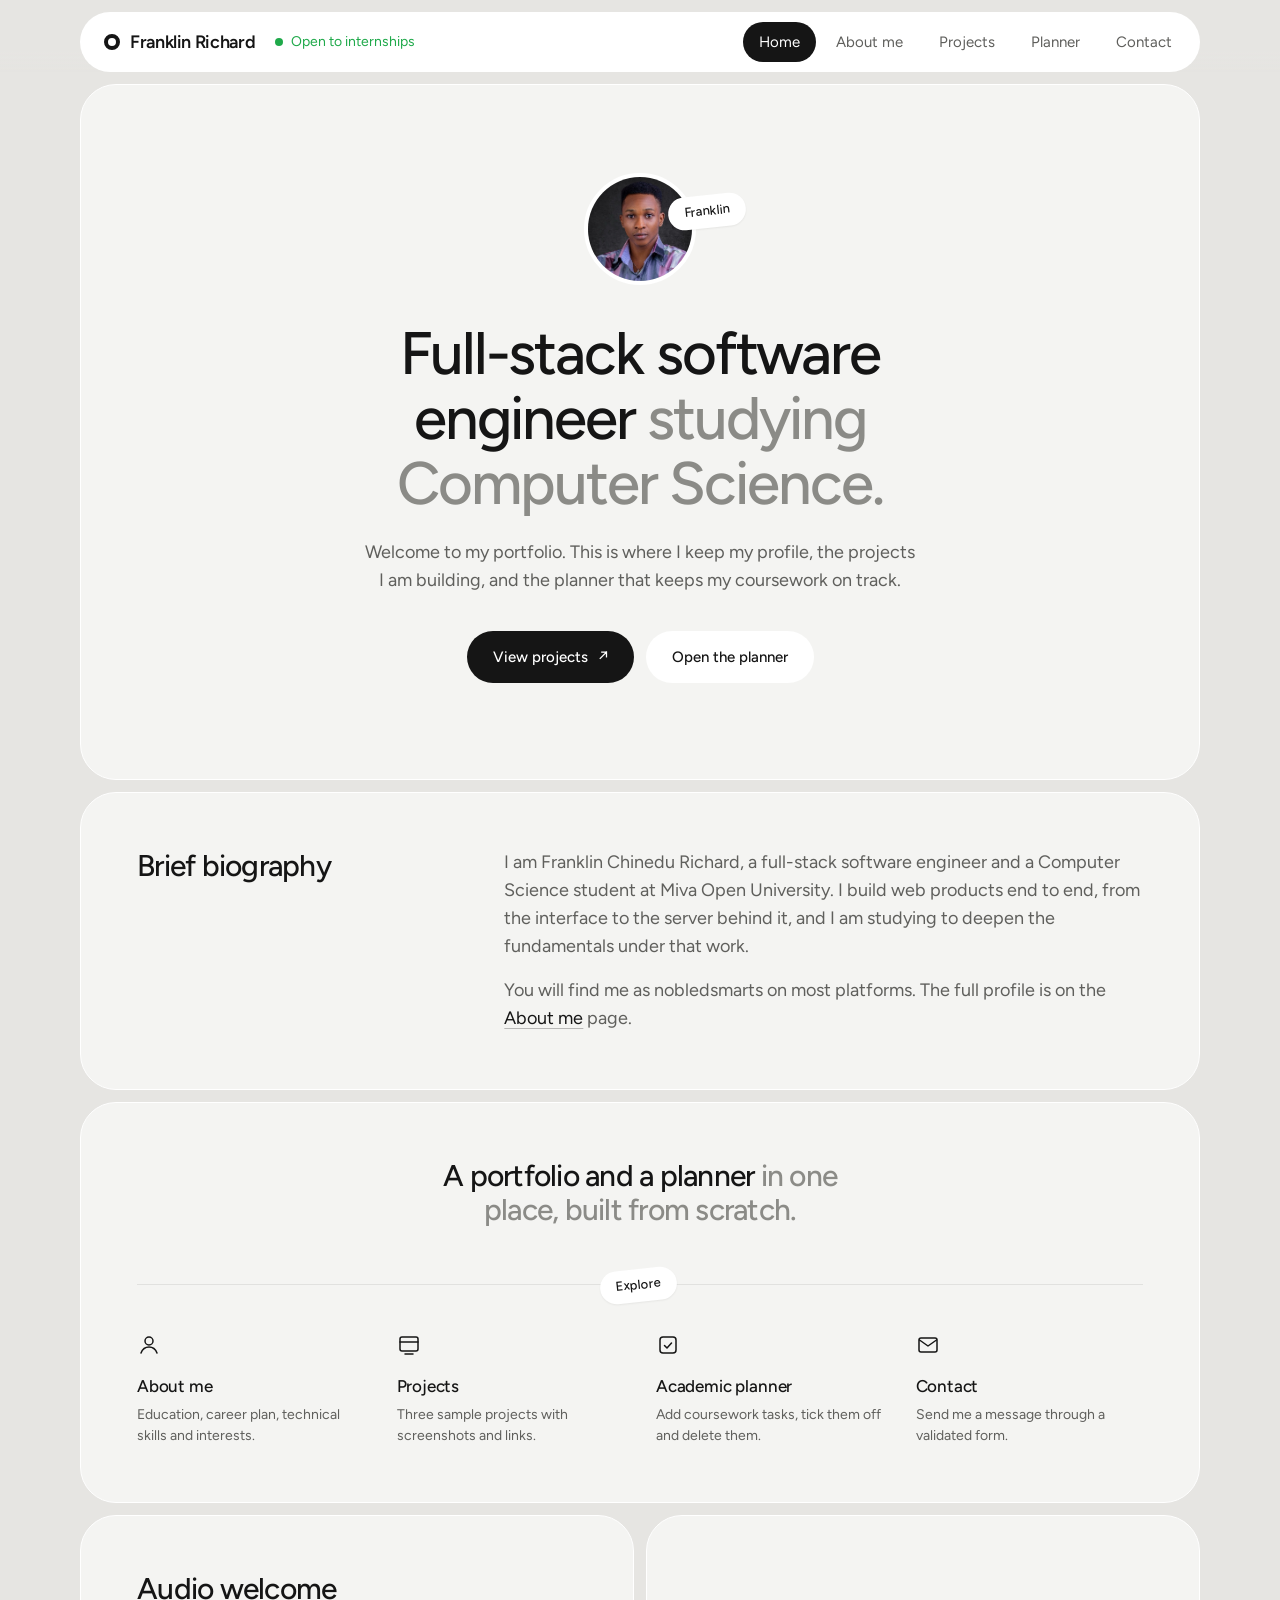
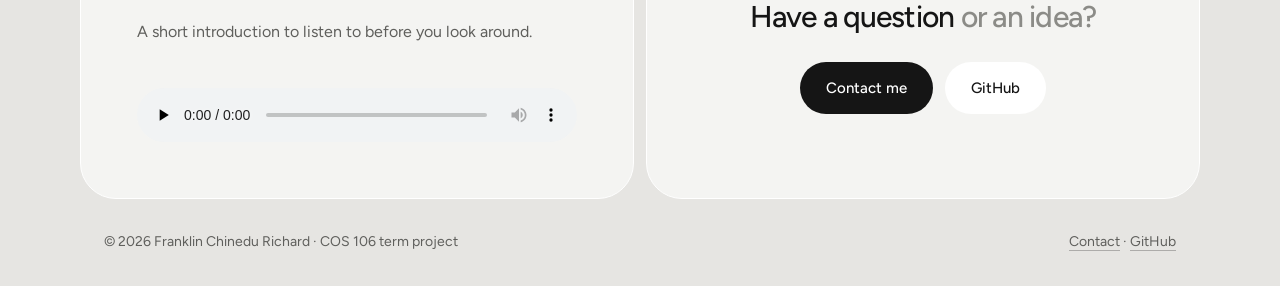
==== index.html @ e6213afb "Add student portfolio and academic planner site COS 106 term project: five responsive pages in HTML," ====
<!DOCTYPE html>
<html lang="en">
<head>
  <meta charset="UTF-8">
  <meta name="viewport" content="width=device-width, initial-scale=1">
  <title>Franklin Richard | Student Portfolio</title>
  <meta name="description" content="Personal academic portfolio and planner of Franklin Chinedu Richard, a full-stack software engineer and Computer Science student.">
  <link rel="preconnect" href="https://fonts.googleapis.com">
  <link rel="preconnect" href="https://fonts.gstatic.com" crossorigin>
  <link href="https://fonts.googleapis.com/css2?family=Figtree:wght@400;500;600&display=swap" rel="stylesheet">
  <link rel="stylesheet" href="css/style.css">
</head>
<body>

  <header class="site-header">
    <div class="wrap">
      <div class="bar">
        <a class="brand" href="index.html"><span class="mark" aria-hidden="true"></span>Franklin Richard</a>
        <span class="avail">Open to internships</span>
        <button class="nav-toggle" type="button" aria-expanded="false" aria-controls="nav">Menu</button>
        <nav id="nav" class="nav" aria-label="Main">
          <ul>
            <li><a href="index.html">Home</a></li>
            <li><a href="about.html">About me</a></li>
            <li><a href="projects.html">Projects</a></li>
            <li><a href="planner.html">Planner</a></li>
            <li><a href="contact.html">Contact</a></li>
          </ul>
        </nav>
      </div>
    </div>
  </header>

  <main class="wrap">
    <section class="panel hero">
      <div class="avatar">
        <img src="images/profile.jpg" alt="Photograph of Franklin Chinedu Richard" width="112" height="112">
        <span class="chip">Franklin</span>
      </div>
      <h1>Full-stack software engineer <span class="dim">studying Computer Science.</span></h1>
      <p class="lead">
        Welcome to my portfolio. This is where I keep my profile, the
        projects I am building, and the planner that keeps my coursework
        on track.
      </p>
      <div class="actions">
        <a class="btn" href="projects.html">View projects <span class="arr" aria-hidden="true">↗</span></a>
        <a class="btn light" href="planner.html">Open the planner</a>
      </div>
    </section>

    <section class="sec" aria-labelledby="bio-heading">
      <div class="sec-head">
        <h2 id="bio-heading">Brief biography</h2>
      </div>
      <div class="sec-body">
        <p>
          I am Franklin Chinedu Richard, a full-stack software engineer and a
          Computer Science student at Miva Open University. I build web
          products end to end, from the interface to the server behind it,
          and I am studying to deepen the fundamentals under that work.
        </p>
        <p>
          You will find me as nobledsmarts on most platforms. The full
          profile is on the <a href="about.html">About me</a> page.
        </p>
      </div>
    </section>

    <section class="panel explore" aria-labelledby="explore-heading">
      <h2 id="explore-heading">A portfolio and a planner <span class="dim">in one place, built from scratch.</span></h2>
      <div class="rule"><span class="chip">Explore</span></div>
      <ul class="cols">
        <li>
          <a href="about.html">
            <svg viewBox="0 0 24 24" aria-hidden="true"><circle cx="12" cy="8" r="4"/><path d="M4 20c1.5-4 4.5-6 8-6s6.5 2 8 6"/></svg>
            <h3>About me</h3>
            <p>Education, career plan, technical skills and interests.</p>
          </a>
        </li>
        <li>
          <a href="projects.html">
            <svg viewBox="0 0 24 24" aria-hidden="true"><rect x="3" y="4" width="18" height="14" rx="2"/><path d="M3 9h18M8 21h8"/></svg>
            <h3>Projects</h3>
            <p>Three sample projects with screenshots and links.</p>
          </a>
        </li>
        <li>
          <a href="planner.html">
            <svg viewBox="0 0 24 24" aria-hidden="true"><rect x="4" y="4" width="16" height="16" rx="3"/><path d="M8.5 12.5l2.5 2.5 4.5-5"/></svg>
            <h3>Academic planner</h3>
            <p>Add coursework tasks, tick them off and delete them.</p>
          </a>
        </li>
        <li>
          <a href="contact.html">
            <svg viewBox="0 0 24 24" aria-hidden="true"><rect x="3" y="5" width="18" height="14" rx="2"/><path d="M3.5 7l8.5 6 8.5-6"/></svg>
            <h3>Contact</h3>
            <p>Send me a message through a validated form.</p>
          </a>
        </li>
      </ul>
    </section>

    <div class="duo">
      <section class="panel" aria-labelledby="audio-heading">
        <h2 id="audio-heading">Audio welcome</h2>
        <p>A short introduction to listen to before you look around.</p>
        <audio controls preload="none">
          <source src="assets/intro.wav" type="audio/wav">
          Your browser does not support audio playback.
          <a href="assets/intro.wav">Download the audio</a> instead.
        </audio>
      </section>
      <section class="panel cta" aria-labelledby="cta-heading">
        <h2 id="cta-heading">Have a question <span class="dim">or an idea?</span></h2>
        <div class="actions">
          <a class="btn" href="contact.html">Contact me</a>
          <a class="btn light" href="https://github.com/nobledsmarts" target="_blank" rel="noopener">GitHub</a>
        </div>
      </section>
    </div>
  </main>

  <footer class="site-footer">
    <div class="wrap">
      <span>© <span id="year">2026</span> Franklin Chinedu Richard · COS 106 term project</span>
      <span><a href="contact.html">Contact</a> · <a href="https://github.com/nobledsmarts" target="_blank" rel="noopener">GitHub</a></span>
    </div>
  </footer>

  <script src="js/main.js"></script>
</body>
</html>
---- css/style.css ----
/* =========================================================
   Student Portfolio & Academic Planner — COS 106 Term Project
   One external stylesheet shared by every page.
   Look: warm light-grey canvas, large soft panels, black pill
   buttons, two-tone headlines, one green status dot.
   ========================================================= */

/* ---------- Design tokens (consistent colour scheme) ---------- */
:root {
  --page: #e6e5e2;
  --panel: #f4f4f2;
  --white: #ffffff;
  --text: #151515;
  --text-2: #5f5f5c;      /* secondary text */
  --text-3: #8b8b87;      /* muted text, and the grey half of headlines */
  --line: rgba(0, 0, 0, 0.08);
  --green: #1fa94a;       /* status only */
  --danger: #c0372b;
  --radius-panel: 36px;
  --sans: "Figtree", system-ui, -apple-system, "Segoe UI", sans-serif;
  --ease: cubic-bezier(0.2, 0, 0, 1);
}

/* ---------- Base ---------- */
*,
*::before,
*::after { box-sizing: border-box; }

body {
  margin: 0;
  font-family: var(--sans);
  font-size: 16px;
  line-height: 1.6;
  color: var(--text);
  background: var(--page);
  min-height: 100vh;
  display: flex;
  flex-direction: column;
  -webkit-font-smoothing: antialiased;
}

img, svg { max-width: 100%; display: block; }
img { height: auto; }

h1, h2, h3 { margin: 0; font-weight: 500; line-height: 1.15; letter-spacing: -0.025em; }
h1 { font-size: clamp(36px, 5.4vw, 60px); line-height: 1.08; letter-spacing: -0.035em; }
h2 { font-size: clamp(24px, 2.8vw, 30px); }
h3 { font-size: 17px; letter-spacing: -0.01em; }

.dim { color: var(--text-3); }

p { margin: 0 0 16px; }
p:last-child { margin-bottom: 0; }

a { color: var(--text); text-decoration-color: rgba(0, 0, 0, 0.25); text-underline-offset: 4px; text-decoration-thickness: 1px; transition: text-decoration-color 0.15s var(--ease), color 0.15s var(--ease); }
a:hover { text-decoration-color: var(--text); }

:focus-visible { outline: 2px solid var(--text); outline-offset: 3px; border-radius: 6px; }

.wrap { width: min(1120px, 100% - 48px); margin-inline: auto; }

/* ---------- Panels ---------- */
main { flex: 1; display: grid; gap: 12px; align-content: start; padding: 12px 0 24px; }

.panel,
.title-block,
.sec,
.project,
.contact > * {
  background: var(--panel);
  border: 1px solid var(--white);
  border-radius: var(--radius-panel);
  padding: 56px;
}

/* ---------- Header & navigation ---------- */
.site-header { position: sticky; top: 0; z-index: 10; padding-top: 12px; background: linear-gradient(var(--page) 70%, transparent); }

.bar {
  position: relative;
  display: flex;
  align-items: center;
  gap: 20px;
  min-height: 60px;
  padding: 0 12px 0 24px;
  background: var(--white);
  border-radius: 999px;
}

.brand { display: flex; align-items: center; gap: 10px; font-size: 18px; font-weight: 600; letter-spacing: -0.02em; text-decoration: none; }
.brand .mark { width: 16px; height: 16px; border: 4px solid var(--text); border-radius: 50%; }

.avail { display: flex; align-items: center; gap: 8px; font-size: 14px; color: var(--green); }
.avail::before { content: ""; width: 8px; height: 8px; border-radius: 50%; background: var(--green); }

.nav { margin-left: auto; }
.nav ul { list-style: none; display: flex; gap: 4px; margin: 0; padding: 0; }
.nav a {
  display: block;
  padding: 8px 16px;
  border-radius: 999px;
  font-size: 15px;
  color: var(--text-2);
  text-decoration: none;
  transition: color 0.15s var(--ease), background-color 0.15s var(--ease);
}
.nav a:hover { color: var(--text); background: var(--panel); }
.nav a[aria-current="page"] { color: var(--white); background: var(--text); }

.nav-toggle {
  display: none;
  margin-left: auto;
  height: 40px;
  padding: 0 18px;
  background: var(--panel);
  border: 0;
  border-radius: 999px;
  font: inherit;
  font-size: 15px;
  color: var(--text);
  cursor: pointer;
}

/* ---------- Buttons ---------- */
.btn {
  display: inline-flex;
  align-items: center;
  gap: 10px;
  height: 52px;
  padding: 0 26px;
  border: 0;
  border-radius: 999px;
  background: var(--text);
  color: var(--white);
  font: inherit;
  font-weight: 500;
  font-size: 15px;
  text-decoration: none;
  cursor: pointer;
  transition: background-color 0.15s var(--ease), transform 0.15s var(--ease);
}
.btn:hover { background: #333331; }
.btn:active { transform: scale(0.98); }
.btn.light { background: var(--white); color: var(--text); }
.btn.light:hover { background: #ebebe8; }
.btn .arr { transition: transform 0.15s var(--ease); }
.btn:hover .arr { transform: translate(2px, -2px); }

.actions { display: flex; flex-wrap: wrap; justify-content: center; gap: 12px; margin-top: 36px; }

/* ---------- Chips ---------- */
.chip {
  display: inline-block;
  padding: 6px 16px;
  background: var(--white);
  border-radius: 999px;
  font-size: 13px;
  font-weight: 500;
  transform: rotate(-6deg);
  box-shadow: 0 1px 2px rgba(0, 0, 0, 0.06);
  white-space: nowrap;
}

/* ---------- Homepage hero ---------- */
.hero { text-align: center; padding: 88px 56px 96px; }

.avatar { position: relative; width: 112px; margin: 0 auto 36px; }
.avatar img { width: 112px; height: 112px; border-radius: 50%; object-fit: cover; object-position: 50% 50%; border: 4px solid var(--white); background: #dad9d5; }
.avatar .chip { position: absolute; left: 84px; top: 22px; }

.hero h1 { max-width: 18ch; margin-inline: auto; }
.lead { font-size: 18px; line-height: 1.55; color: var(--text-2); max-width: 46ch; margin: 24px auto 0; }

/* ---------- Page title panel ---------- */
.title-block { text-align: center; padding: 80px 56px; }

/* ---------- Content panels (heading column + content) ---------- */
.sec { display: grid; grid-template-columns: 1fr 2fr; gap: 48px; }
.sec-head p { color: var(--text-3); font-size: 14px; margin-top: 8px; }
.sec-body { min-width: 0; }
.sec-body > p { max-width: 58ch; color: var(--text-2); font-size: 18px; line-height: 1.55; }

/* ---------- Explore (homepage) ---------- */
.explore { text-align: center; }
.explore h2 { max-width: 22ch; margin-inline: auto; }

.rule { position: relative; height: 1px; background: var(--line); margin: 56px 0 48px; }
.rule .chip { position: absolute; left: 50%; top: -15px; margin-left: -40px; }

.cols { list-style: none; margin: 0; padding: 0; display: grid; grid-template-columns: repeat(4, 1fr); gap: 32px; text-align: left; }
.cols a { display: block; text-decoration: none; }
.cols svg { width: 24px; height: 24px; margin-bottom: 20px; stroke: var(--text); fill: none; stroke-width: 1.5; stroke-linecap: round; stroke-linejoin: round; }
.cols h3 { margin-bottom: 8px; }
.cols p { font-size: 14px; line-height: 1.5; color: var(--text-2); }
.cols a:hover h3 { text-decoration: underline; text-underline-offset: 4px; text-decoration-thickness: 1px; }

/* ---------- Audio + closing panels ---------- */
.duo { display: grid; grid-template-columns: 1fr 1fr; gap: 12px; }
.duo .panel { display: flex; flex-direction: column; justify-content: center; }
.duo p { color: var(--text-2); margin-top: 12px; }
audio { width: 100%; display: block; margin-top: 28px; }
.cta { text-align: center; align-items: center; }
.cta .actions { margin-top: 28px; }

/* ---------- Tables ---------- */
.table-scroll { overflow-x: auto; }

table { width: 100%; border-collapse: collapse; margin-top: -12px; }
th, td { padding: 16px 24px 16px 0; text-align: left; vertical-align: top; border-bottom: 1px solid var(--line); color: var(--text-2); }
thead th { font-size: 13px; font-weight: 400; color: var(--text-3); padding-top: 12px; padding-bottom: 12px; }
tbody th { font-weight: 500; color: var(--text); min-width: 180px; }
tbody tr:last-child th, tbody tr:last-child td { border-bottom: 0; }
td.mono { white-space: nowrap; font-variant-numeric: tabular-nums; }

/* ---------- Lists ---------- */
.steps { list-style: none; margin: 28px 0 0; padding: 0; counter-reset: step; }
.steps li {
  counter-increment: step;
  display: grid;
  grid-template-columns: 44px 150px 1fr;
  gap: 8px;
  align-items: baseline;
  padding: 16px 0;
  border-top: 1px solid var(--line);
  color: var(--text-2);
}
.steps li::before { content: counter(step); display: grid; place-items: center; width: 28px; height: 28px; border-radius: 50%; background: var(--white); font-size: 13px; font-weight: 500; color: var(--text); }
.steps strong { font-weight: 500; color: var(--text); }

.defs { margin: -16px 0 0; }
.defs div { display: grid; grid-template-columns: 180px 1fr; gap: 8px; padding: 16px 0; border-bottom: 1px solid var(--line); }
.defs div:last-child { border-bottom: 0; }
.defs dt { font-weight: 500; }
.defs dd { margin: 0; color: var(--text-2); }

.inline-list { list-style: none; margin: 20px 0 0; padding: 0; display: flex; flex-wrap: wrap; gap: 8px; }
.inline-list li { font-size: 13px; color: var(--text-2); padding: 5px 14px; background: var(--white); border-radius: 999px; }

/* ---------- Projects ---------- */
.projects { display: grid; gap: 12px; }
.project { display: grid; grid-template-columns: 1.15fr 1fr; gap: 56px; align-items: center; padding: 20px 56px 20px 20px; }
.project img { width: 100%; aspect-ratio: 16 / 11; object-fit: cover; border-radius: 20px; }
.project .index { display: none; }
.project h2 { margin-bottom: 12px; }
.project p { color: var(--text-2); max-width: 44ch; }
.project .links { display: flex; gap: 24px; margin-top: 24px; font-weight: 500; }
.project .links a { color: var(--text); }

/* ---------- Forms ---------- */
.field { margin-bottom: 16px; }
label { display: block; font-size: 14px; font-weight: 500; margin-bottom: 8px; }

input[type="text"],
input[type="email"],
input[type="tel"],
input[type="date"],
textarea {
  width: 100%;
  height: 52px;
  padding: 0 18px;
  border: 1px solid transparent;
  border-radius: 16px;
  background: var(--white);
  color: var(--text);
  font: inherit;
  transition: border-color 0.15s var(--ease);
}
textarea { height: auto; min-height: 148px; padding: 14px 18px; resize: vertical; }
input::placeholder, textarea::placeholder { color: #a9a9a5; }
input:hover, textarea:hover { border-color: rgba(0, 0, 0, 0.15); }
input:focus, textarea:focus { outline: none; border-color: var(--text); }

.field.invalid input,
.field.invalid textarea { border-color: var(--danger); }
.error { display: block; min-height: 20px; color: var(--danger); font-size: 13px; margin-top: 4px; }

.notice { margin-top: 20px; padding: 14px 20px; border-radius: 16px; background: var(--white); font-size: 15px; display: flex; gap: 12px; align-items: baseline; }
.notice::before { content: ""; width: 8px; height: 8px; border-radius: 50%; background: var(--green); flex: none; }
.notice[hidden] { display: none; }

/* ---------- Planner ---------- */
.planner { display: grid; gap: 12px; }

.task-form {
  display: grid;
  grid-template-columns: 2fr 1fr 1fr auto;
  gap: 16px;
  align-items: start;
  background: var(--panel);
  border: 1px solid var(--white);
  border-radius: var(--radius-panel);
  padding: 40px 56px 24px;
}
.task-form .field { margin: 0; }
.task-form .btn { margin-top: 30px; }

.list-panel { padding-top: 40px; padding-bottom: 40px; }

.sheet-top { display: flex; flex-wrap: wrap; justify-content: space-between; align-items: center; gap: 16px; margin-bottom: 16px; }
.tally { font-size: 15px; color: var(--text-3); margin: 0; font-variant-numeric: tabular-nums; }
.tally span { color: var(--text); font-weight: 500; }

.filters { display: flex; gap: 4px; padding: 4px; background: var(--white); border-radius: 999px; }
.filters button {
  height: 34px;
  padding: 0 16px;
  border: 0;
  border-radius: 999px;
  background: none;
  color: var(--text-2);
  font: inherit;
  font-size: 14px;
  cursor: pointer;
  transition: color 0.15s var(--ease), background-color 0.15s var(--ease);
}
.filters button:hover { color: var(--text); }
.filters button[aria-pressed="true"] { color: var(--white); background: var(--text); }

.sheet-head, .task {
  display: grid;
  grid-template-columns: 24px 1fr 120px 170px 64px;
  gap: 16px;
  align-items: center;
  border-bottom: 1px solid var(--line);
}
.sheet-head { padding: 12px 0; font-size: 13px; color: var(--text-3); }

.tasks { list-style: none; margin: 0; padding: 0; }
.task { min-height: 64px; padding: 12px 0; }
.task:last-child { border-bottom: 0; }
.task input[type="checkbox"] { width: 20px; height: 20px; margin: 0; accent-color: var(--text); cursor: pointer; }
.task .title-cell { display: flex; align-items: center; flex-wrap: wrap; gap: 12px; min-width: 0; }
.task .title { margin: 0; font-size: 17px; font-weight: 500; overflow-wrap: anywhere; cursor: pointer; }
.task .course, .task .due { font-size: 14px; color: var(--text-2); font-variant-numeric: tabular-nums; }
.task.done .title { text-decoration: line-through; text-decoration-color: var(--text-3); color: var(--text-3); font-weight: 400; }
.task.done .course, .task.done .due { color: var(--text-3); }
.task.overdue .due { color: var(--danger); }
.task .stamp {
  display: inline-flex;
  align-items: center;
  gap: 6px;
  padding: 2px 10px;
  border-radius: 999px;
  background: var(--white);
  font-size: 12px;
  font-weight: 500;
  animation: pop 0.2s var(--ease) both;
}
.task .stamp::before { content: ""; width: 6px; height: 6px; border-radius: 50%; background: var(--green); }

@keyframes pop {
  from { opacity: 0; transform: translateY(4px); }
  to   { opacity: 1; transform: none; }
}

.task .delete {
  justify-self: end;
  padding: 4px 0;
  border: 0;
  background: none;
  color: var(--text-3);
  font: inherit;
  font-size: 14px;
  cursor: pointer;
  transition: color 0.15s var(--ease);
}
.task .delete:hover { color: var(--danger); }

.empty { color: var(--text-3); padding: 40px 0 16px; margin: 0; text-align: center; }
.empty[hidden] { display: none; }

/* ---------- Contact ---------- */
.contact { display: grid; grid-template-columns: 1fr 1fr; gap: 12px; align-items: stretch; }
.contact .lead { margin-left: 0; }
.contact .defs { margin-top: 48px; }
.contact .defs div { grid-template-columns: 96px 1fr; }
.contact .defs dt { font-size: 14px; font-weight: 400; color: var(--text-3); }
.contact .defs dd { color: var(--text); }

/* ---------- Footer ---------- */
.site-footer { font-size: 14px; color: var(--text-2); }
.site-footer .wrap { display: flex; flex-wrap: wrap; justify-content: space-between; gap: 8px 24px; padding: 8px 24px 32px; }
.site-footer a { color: var(--text-2); }

/* ---------- Responsive design ---------- */
@media (max-width: 960px) {
  .cols { grid-template-columns: repeat(2, 1fr); gap: 40px 32px; }
  .contact, .duo { grid-template-columns: 1fr; }
  .task-form { grid-template-columns: 1fr 1fr; padding-bottom: 40px; }
  .task-form .field:first-child { grid-column: 1 / -1; }
  .task-form .btn { margin-top: 0; justify-self: start; }
  .project { grid-template-columns: 1fr; gap: 28px; padding: 20px 20px 40px; }
  .project > div { padding: 0 20px; }
}

@media (max-width: 720px) {
  :root { --radius-panel: 28px; }
  .wrap { width: calc(100% - 24px); }

  .panel, .title-block, .sec, .contact > * { padding: 36px 24px; }
  .hero { padding: 56px 24px 64px; }
  .title-block { padding: 56px 24px; }

  .bar { padding: 0 10px 0 20px; min-height: 56px; }
  .nav-toggle { display: block; }
  .nav {
    display: none;
    position: absolute;
    top: calc(100% + 8px);
    left: 0;
    right: 0;
    margin: 0;
    padding: 8px;
    background: var(--white);
    border-radius: 24px;
    box-shadow: 0 12px 32px rgba(0, 0, 0, 0.12);
  }
  .nav.open { display: block; }
  .nav ul { flex-direction: column; }
  .nav a { padding: 12px 16px; font-size: 16px; }

  .sec { grid-template-columns: 1fr; gap: 20px; }
  .sec-body > p { font-size: 17px; }

  .rule { margin: 44px 0 40px; }
  .steps li { grid-template-columns: 44px 1fr; }
  .steps li span { grid-column: 2; }
  .defs div { grid-template-columns: 1fr; gap: 0; }

  .project { padding: 12px 12px 32px; }
  .project > div { padding: 0 12px; }

  .task-form { grid-template-columns: 1fr; padding: 28px 24px; }
  .list-panel { padding-top: 28px; padding-bottom: 20px; }
  .sheet-head { display: none; }
  .task { grid-template-columns: 24px 1fr auto; gap: 4px 12px; padding: 16px 0; }
  .task .title-cell { grid-column: 2; }
  .task .delete { grid-column: 3; grid-row: 1; }
  .task .course, .task .due { grid-column: 2; }
  .task .course:empty { display: none; }
}

@media (max-width: 440px) {
  .avail { display: none; }
  .cols { grid-template-columns: 1fr 1fr; gap: 32px 20px; }
  .actions .btn { height: 48px; padding: 0 20px; }
}

@media (prefers-reduced-motion: reduce) {
  *, *::before, *::after { animation: none !important; transition: none !important; }
}
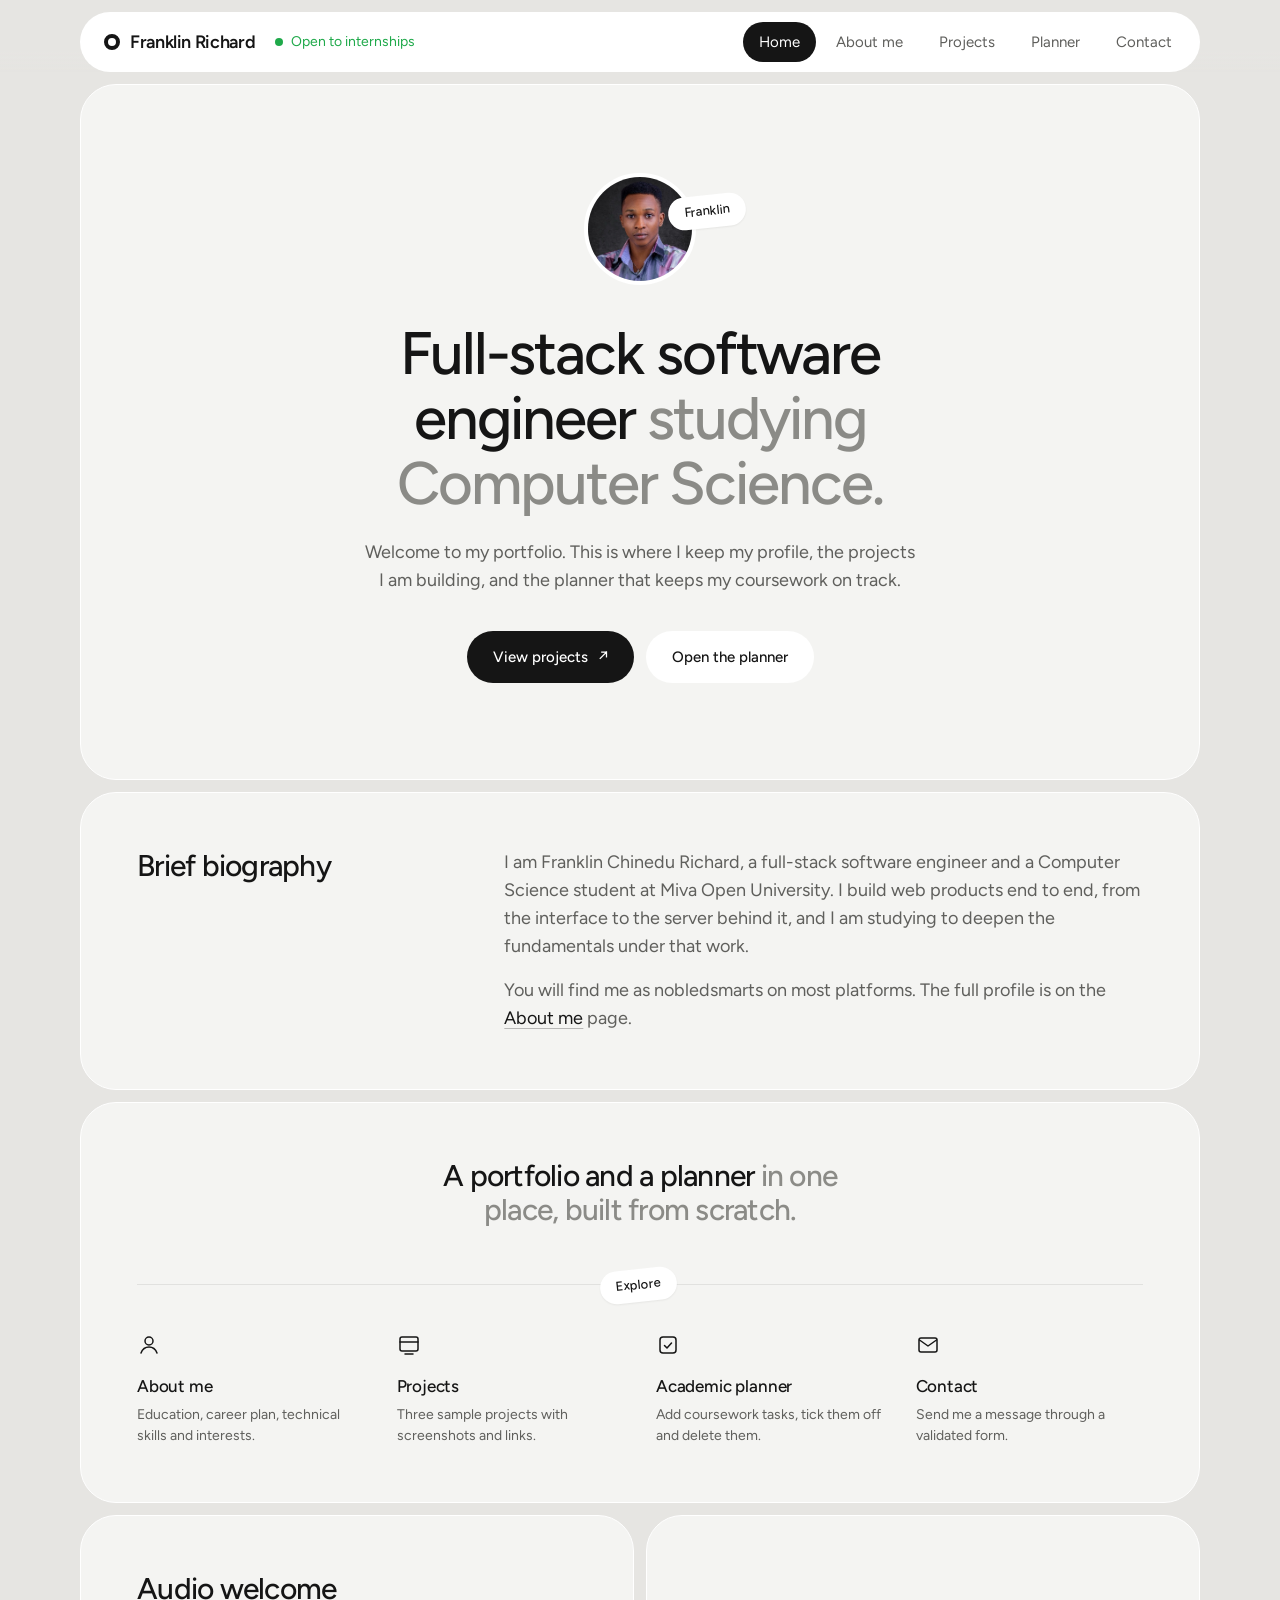
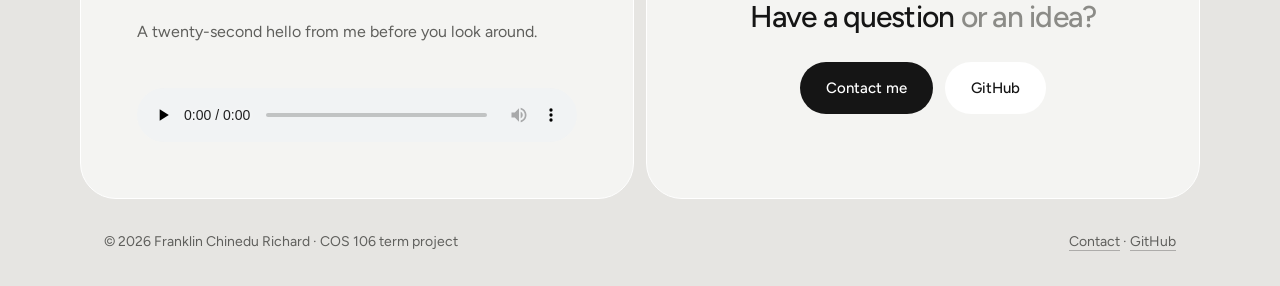
==== commit 391b07e3: "Replace placeholder audio with recorded welcome message" ====
--- a/index.html
+++ b/index.html
@@ -105,11 +105,11 @@
     <div class="duo">
       <section class="panel" aria-labelledby="audio-heading">
         <h2 id="audio-heading">Audio welcome</h2>
-        <p>A short introduction to listen to before you look around.</p>
+        <p>A twenty-second hello from me before you look around.</p>
         <audio controls preload="none">
-          <source src="assets/intro.wav" type="audio/wav">
+          <source src="assets/intro.mp3" type="audio/mpeg">
           Your browser does not support audio playback.
-          <a href="assets/intro.wav">Download the audio</a> instead.
+          <a href="assets/intro.mp3">Download the audio</a> instead.
         </audio>
       </section>
       <section class="panel cta" aria-labelledby="cta-heading">
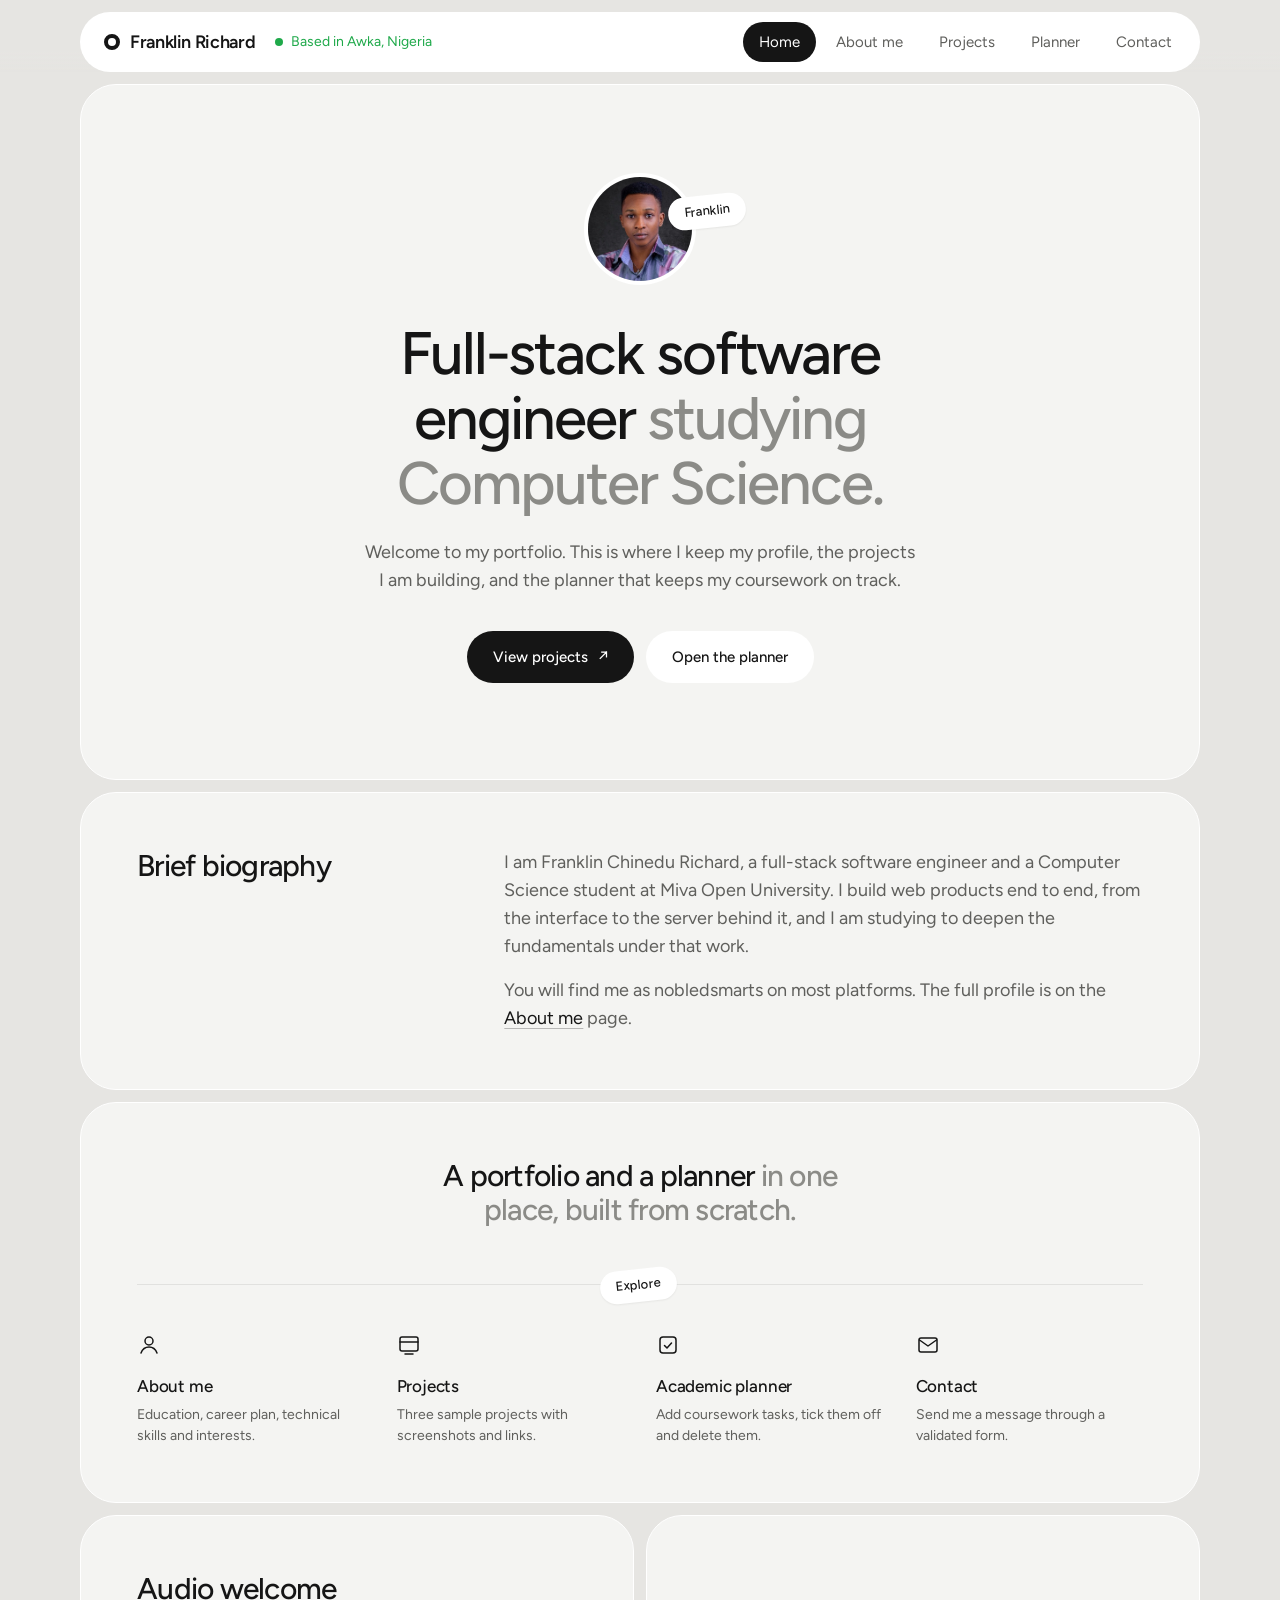
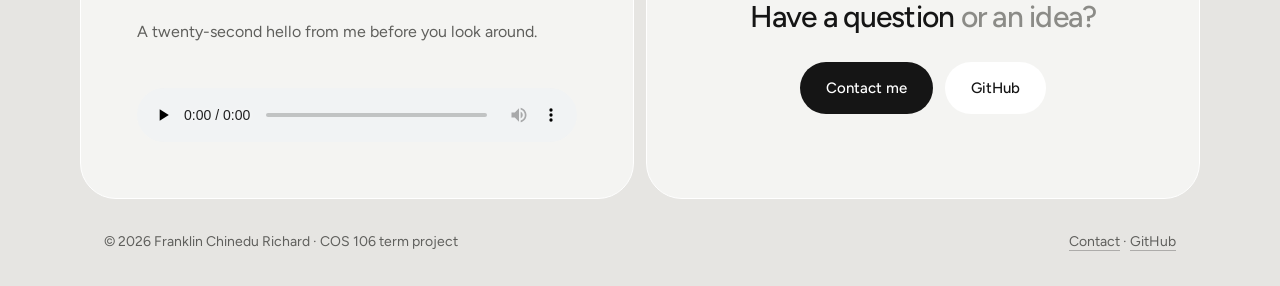
==== commit a5a4a2ac: "Add hero entrance animation, favicon and link preview; update details" ====
--- a/index.html
+++ b/index.html
@@ -5,6 +5,13 @@
   <meta name="viewport" content="width=device-width, initial-scale=1">
   <title>Franklin Richard | Student Portfolio</title>
   <meta name="description" content="Personal academic portfolio and planner of Franklin Chinedu Richard, a full-stack software engineer and Computer Science student.">
+  <link rel="icon" href="images/favicon.svg" type="image/svg+xml">
+  <meta property="og:type" content="website">
+  <meta property="og:title" content="Franklin Chinedu Richard | Portfolio and Academic Planner">
+  <meta property="og:description" content="Full-stack software engineer studying Computer Science at Miva Open University.">
+  <meta property="og:url" content="https://nobledsmarts.github.io/student-portfolio/">
+  <meta property="og:image" content="https://nobledsmarts.github.io/student-portfolio/images/profile.jpg">
+  <meta name="twitter:card" content="summary">
   <link rel="preconnect" href="https://fonts.googleapis.com">
   <link rel="preconnect" href="https://fonts.gstatic.com" crossorigin>
   <link href="https://fonts.googleapis.com/css2?family=Figtree:wght@400;500;600&display=swap" rel="stylesheet">
@@ -16,7 +23,7 @@
     <div class="wrap">
       <div class="bar">
         <a class="brand" href="index.html"><span class="mark" aria-hidden="true"></span>Franklin Richard</a>
-        <span class="avail">Open to internships</span>
+        <span class="avail">Based in Awka, Nigeria</span>
         <button class="nav-toggle" type="button" aria-expanded="false" aria-controls="nav">Menu</button>
         <nav id="nav" class="nav" aria-label="Main">
           <ul>
--- a/css/style.css
+++ b/css/style.css
@@ -87,10 +87,10 @@
   border-radius: 999px;
 }
 
-.brand { display: flex; align-items: center; gap: 10px; font-size: 18px; font-weight: 600; letter-spacing: -0.02em; text-decoration: none; }
+.brand { display: flex; align-items: center; gap: 10px; white-space: nowrap; font-size: 18px; font-weight: 600; letter-spacing: -0.02em; text-decoration: none; }
 .brand .mark { width: 16px; height: 16px; border: 4px solid var(--text); border-radius: 50%; }
 
-.avail { display: flex; align-items: center; gap: 8px; font-size: 14px; color: var(--green); }
+.avail { display: flex; align-items: center; gap: 8px; font-size: 14px; color: var(--green); white-space: nowrap; }
 .avail::before { content: ""; width: 8px; height: 8px; border-radius: 50%; background: var(--green); }
 
 .nav { margin-left: auto; }
@@ -169,6 +169,20 @@
 .avatar .chip { position: absolute; left: 84px; top: 22px; }
 
 .hero h1 { max-width: 18ch; margin-inline: auto; }
+
+/* Home hero: photo, headline, text and buttons rise in one after another */
+.hero > * { animation: rise 0.6s var(--ease) backwards; }
+.hero > :nth-child(2) { animation-delay: 0.08s; }
+.hero > :nth-child(3) { animation-delay: 0.16s; }
+.hero > :nth-child(4) { animation-delay: 0.24s; }
+.hero .chip { animation: chip-in 0.5s var(--ease) 0.45s backwards; }
+
+@keyframes rise {
+  from { opacity: 0; transform: translateY(14px); }
+}
+@keyframes chip-in {
+  from { opacity: 0; transform: rotate(-6deg) scale(0.8); }
+}
 .lead { font-size: 18px; line-height: 1.55; color: var(--text-2); max-width: 46ch; margin: 24px auto 0; }
 
 /* ---------- Page title panel ---------- */
@@ -402,6 +416,7 @@
   .title-block { padding: 56px 24px; }
 
   .bar { padding: 0 10px 0 20px; min-height: 56px; }
+  .avail { display: none; }
   .nav-toggle { display: block; }
   .nav {
     display: none;
@@ -441,7 +456,6 @@
 }
 
 @media (max-width: 440px) {
-  .avail { display: none; }
   .cols { grid-template-columns: 1fr 1fr; gap: 32px 20px; }
   .actions .btn { height: 48px; padding: 0 20px; }
 }
